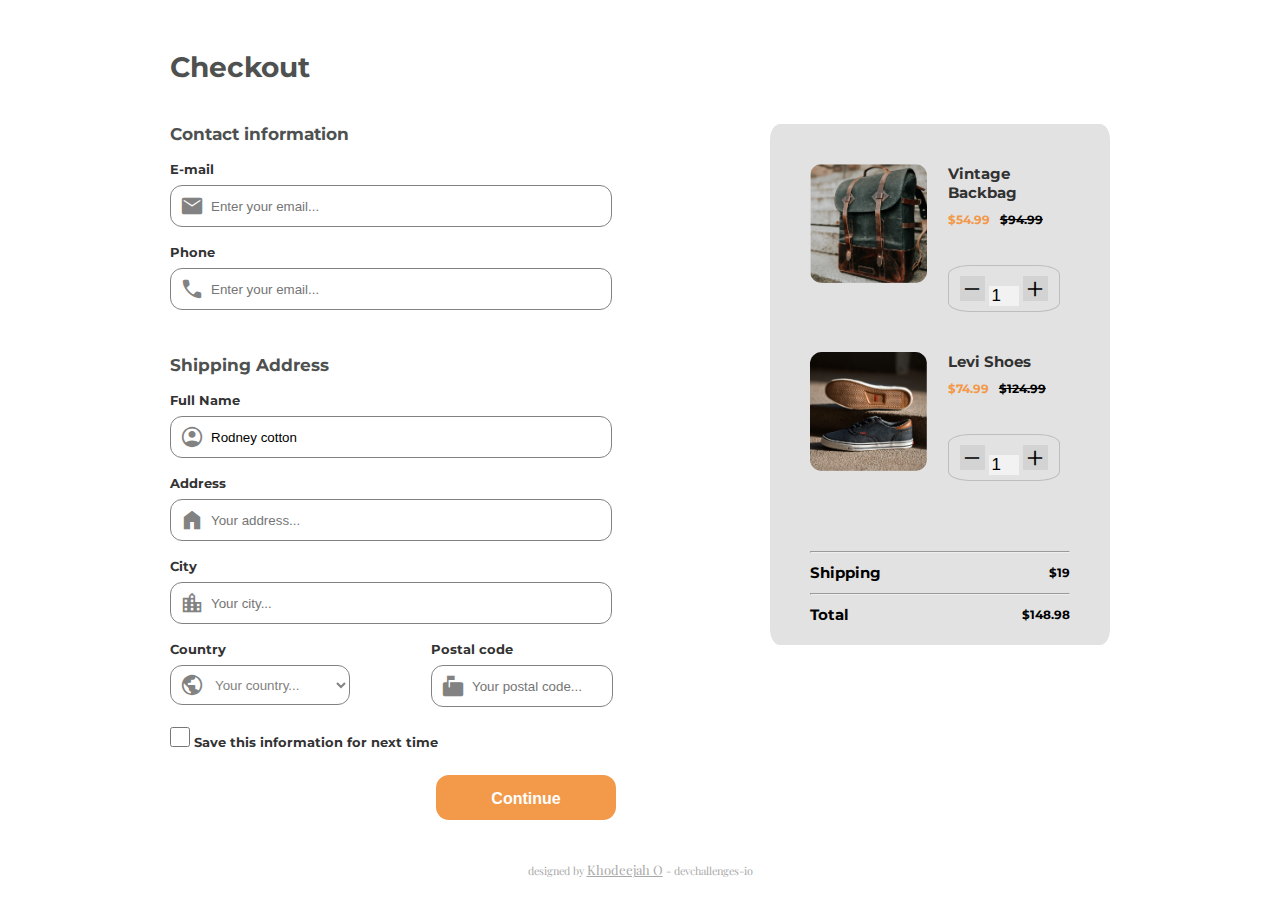
==== index.html @ 9fb23bbc "Add files via upload" ====
<!DOCTYPE html>
<html lang="en">
				<head>
							<meta charset="utf-8" />
							<meta name="viewport" content="width=device-width, initial-scale=1.0"	>		
							<link rel="icon" type="image/x_icon" href="devchallenges.png">	
							<link rel="stylesheet" href="index.css">
							<link rel="preconnect" href="https://fonts.googleapis.com">
            <link href="https://fonts.googleapis.com/css2?family=Montserrat&family=Playfair+Display&display=swap" rel="stylesheet">
            <link rel="stylesheet" href="https://fonts.googleapis.com/css2?family=Material+Symbols+Outlined:opsz,wght,FILL,GRAD@20..48,100..700,0..1,-50..200">           
							<title>Checkout-Page</title>
				</head>
				
				<body>	
							<header>
								<h1>Checkout</h1>
							</header>			
							<main>
									<section class="sections">
										<section class="goods">											
												<div class="bag">
														<img src="photo1.png" alt="bag">
														
														<div class="bag_info">
															<h3>Vintage Backbag</h3>
															<div class="about">																
															<p class="newP">$54.99</p>
															<p class="oldP"><del>$94.99</del></p>
															</div>
															<div class="quantities">																														
                       <div class="padding">
                       		 <button onclick="this.parentNode.querySelector('input[type=number]').stepDown()"> 
                         <span class="material-symbols-outlined">remove</span>
                        </button>
															<input class="quantity" min="1" name="quantity" value="1" type="number">				
														<button onclick="this.parentNode.querySelector('input[type=number]').stepUp()">
                        	<span class="material-symbols-outlined"> add</span>
                        </button>																	
                       </div>					
														</div>										
														</div>
																	 
												</div>
												
												<div class="shoes">
														<img src="photo2.png" alt="bag">
														<div class="shoes_info">
															<h3>Levi Shoes</h3>
															<div class="about">
																<p class="newP">$74.99</p>
															<p class="oldP"><del>$124.99</del></p>
															</div>
															<div class="quantities" >																														
                        <div class="padding">
                        	<button onclick="this.parentNode.querySelector('input[type=number]').stepDown()"> 
                         <span class="material-symbols-outlined">remove</span>
                        </button>
															 <input class="quantity" min="1" name="quantity" value="1" type="number">			
														<button onclick="this.parentNode.querySelector('input[type=number]').stepUp()">
                        	<span class="material-symbols-outlined"> add</span>
                        </button>	
                        </div>
                       </div>						
														</div>																					 
												</div>
												<div class="details"><hr>
													<div class="shipping">
														<h3>Shipping</h3>
														<p>$19</p>
												</div><hr>
												<div class="total">
														<h3>Total</h3>
														<p>$148.98</p>
												</div>
												</div>
											</section>
											
											<section class="form">
												<form action="thank-you.html" method="POST">
													<section class="contact-info">
														<h2>Contact information</h2>												
														<label for="email">E-mail</label>
														<div class="input">
														 <span class="material-symbols-outlined icon">mail</span>
														 <input type="email" id="email" placeholder="Enter your email..." required>
														</div>
														<label for="phone">Phone</label>
														<div class="input">
														 <span class="material-symbols-outlined icon">call</span>
														 <input type="tel" id="phone" placeholder="Enter your email..." required>
														</div>
														</section>
														
														<section class="shipping-address">
														 <h2>Shipping Address</h2>
														 <label for="fullName">Full Name</label>
														 <div class="input">
														 <span class="material-symbols-outlined icon">account_circle</span>
														 <input type="text" id="fullName" value="Rodney cotton" placeholder="Your Full Name..." required>
														</div>
														 <label for="address">Address</label>
														 <div class="input">
														 <span class="material-symbols-outlined icon">home</span>
														 <input type="text" id="address" placeholder="Your address..." required class="field">
														 </div>
														 <label for="city">City</label>
														 <div class="input">
														 <span class="material-symbols-outlined icon">location_city</span>
														 <input type="text" id="city" placeholder="Your city..." required>
														 </div>
														 
														 <div class="country-code">
														 		<div class="country">
														 			<label for="country">Country</label>
														     <div class="input">
														     <span class="material-symbols-outlined icon">public</span>
														     <select id="country" class="field" name="country" required>
														     <option value=" " selected disabled style="text-align: center; positio: absolute; display: inline-block;">Your country...</option>
														     	<option value="America">America</option>
														     	<option value="Germany">Germany</option>
														     	<option value="Brazil">Brazil</option>
														     </select>
														    </div>
														 		</div>
														 		
														 		<div class="postal-code">
														 			<label for="postal-code">Postal code</label>
														     <div class="input">
														     <span class="material-symbols-outlined icon">markunread_mailbox</span>
														     <input type="text" id="postal-code" placeholder="Your postal code..." required>
														    </div>
														 		</div>
														 </div>
														</section>
														
												
												<div class="save">
														<input type="checkbox" id="save" name="save">
														<label for="save">Save this information for next time</label>
														</div>											
														<div class="submit">
															<input type="submit" value="Continue" class="submit" form_tartget="_blank">															
													</div>		
													</form>
												</section>					
											</section>										
              </main><br><br>
					</body>
				     <footer class="rec">
				     				<small>designed by <a href="okwumi.github.io">Khodeejah O</a> - devchallenges-io</small>
				     </footer><br>
</html>
---- index.css ----
@import url('https://fonts.googleapis.com/css2?family=Montserrat:ital,wght@0,400;0,500;0,700;1,500&family=Playfair+Display:ital,wght@0,700;1,400&display=swap');



* {
	margin: 0;
	padding: 0;
}
body {
	margin: 30px 15px;
	box-sizing: border-box;
	background-color: white;
}
main {
	font-family: 'Montserrat', sans-serif;
}
header {
	margin-bottom: 40px;
}
header h1 {
	font-family: 'Montserrat', sans-serif;
	font-size: 28px;
	font-weight: 700;
	color: #4E5150;
}
.goods {
	background-color: #e2e2e2;
	align-items: center;
	justify-content: space-around;
	padding-inline: 20px;
	border-radius: 3%;
	margin-bottom: 60px;
}
.bag, .shoes {
	display: flex;
	padding: 40px 20px 40px; 
	flex-basis: 100%;
	align-items: baseline;
	justify-content: space-between;
	 
}
.shoes {
	display: flex;
	padding: 0px 20px 60px; 
	flex-basis: 100%;
	align-items: baseline;
	justify-content: space-between;
	 
}
.bag img, .shoes img {
	flex-basis: 45%;
	border-radius: 10%;
	width: 100px;
	align-self: flex-start;
	margin-right: 15px;
}
 .bag_info, .shoes_info {
	flex-basis: 47%;
	align-self: flex-start;
}
.about {
	padding-bottom: 38px;
	display: flex;
	align-items: flex-start;
}
.bag_info h3, .shoes_info h3 {
 padding-bottom: 10px;
 font-family: 'Montserrat', sans-serif;
 font-size: 15px;
color: #323232;
font-weight: 700;
}
.newP {
	margin-right: 10px;
	font-family: 'Montserrat', sans-serif;
 font-size: 12px;
 color: #F2994A;
 font-weight: 700;
}
.oldP {
	margin-right: 10px;
	font-family: 'Montserrat', sans-serif;
 font-size: 12px;
 font-weight: 700;
}
.quantities {
  border: 1px solid #bdbdbd;
  border-radius: 20%;
  height: 45px;
  width: 110px;
  align-items: center;
  text-align: center;
}
.padding {
	padding: 10px 4px 30px;
	align-items: center;
}
.quantities button {
	width: 25px;
	height: 25px;
	background-color: lightgray;
	border: none;
	font-size: 2px;
	size: 3px;
}
.material-symbols-outlined {
    font-variation-settings:
    'FILL' 1,
    'wght' 500,
    'GRAD' 0,
    'opsz' 48
  }
.quantities input {
	border: none; 
	text-align: center; 
	align-items: center;
	justify-content: center;
	font-size: 17px; 
	width: 30px;
	height: 20px;
	align-items: center;
	background-color: #f2f2f2;
}
.details {
	padding: 10px 20px 10px;
}
.shipping, .total {
	display: flex;
	flex-flow: row nowrap;
	flex-basis: 100%;	
	justify-content: space-between;
	align-items: flex-end; 
}
.shipping h3, .total h3 {
	line-height: 40px;
	align-self: flex-start;
	font-family: 'Montserrat', sans-serif;
 font-size: 15px;

}
.shipping p, .total p {
	line-height: 40px;
	align-items: flex-end;
	justify-content: flex-end;
	font-weight: 700;width: ;
	font-family: 'Montserrat', sans-serif;
  font-size: 12px;
}
.form h2 {
	padding-bottom: 15px;
 font-family: 'Montserrat', sans-serif;
 font-size: 17px;
 font-weight: 700;
color: #4E5150;
}

form {
	width: 100%;
	min-width: 90%;
}
 form {
	width: 100%;
}
#fullName text {
color: #4E5150;
}
form label {
	margin-bottom: 15px;
 font-family: 'Montserrat', sans-serif;
 font-size: 13px;
 font-weight: 700;
color: #323232;
}
form input, option {
	width: 300px;
	height: 40px;
	border: 1.2px solid #828282;
	border-radius: 12px;
	padding-left: 40px;
	text-align: left;
	margin: 5px 0px;
}
.input {
	margin: 2px 0px 10px;
}
form input:focus {
	border-radius: 12px;
	border-color: #F2994A;
  box-shadow: 0px 0px 10px 1px #bdbdbd;
	outline: none;
}
select {
	background-color: white;
	align-items: center;
	justify-content: space-between;
	display: flex;
	flex-flow: row wrap;
	color: #828282;
	text-align: center;
	width: 300px;
	height: 40px;
	border: 1.2px solid #828282;
	border-radius: 12px;
	text-align-last: left;
    padding-left: 40px;
    direction: ltr;
    margin: 5px 0px 4px;
}
form select:focus {
	border-radius: 12px;
	border-color: #F2994A;
  box-shadow: 0px 0px 10px 1px #bdbdbd;
	outline: none;
}
form .input option {
	text-align: center;
	padding-left: 50px;
	position: absolute;
}
form .input {
	align-items: center;
	justify-content: space between;
	display: flex;
	flex-flow: row wrap;
}
form .input span, .form select span {
	position: absolute;
	margin-left: 10px;
	flex-basis: 20%;
	color: #828282;
}
.country-code {
	display: flex;
	flex-flow: row nowrap;
	flex-basis: 100%;
	align-items: center;
	justify-content: space-between;
}
.country {
	flex-basis: 45%;
	width: 150px;
	align-self: flex-start;
}

.postal-code input {
	flex-basis: 45%;
	width: 110px;
	align-self: flex-end;
}
.shipping-address {
	margin-top: 40px;			
}
.save {
	margin-bottom: 18px;
 font-family: 'Montserrat', sans-serif;
 font-size: 13px;
 font-weight: 500;
}
.save input {
	width: 20px;
	height: 20px;
}
.submit {
	display: flex;
	justify-content: center;
	align-items: flex-end;
	flex-flow: row nowrap;
	flex-basis: 100%;
}
.submit input {
	flex-basis: 30%;
	align-self: flex-end;
	background-color: #F2994A;
  color:white;
  font-size: 16px;
  padding: 15px 40px;
  border-radius: 13px;
  border: none;
  text-align: center;
  height: 45px;
  font-weight: 700;
}
.rec, a {										 
	text-align: center;
	color: darkgray;
	font-family: 'Playfair Display', serif;
	font-size: 13px;							 
}		

@media only screen and (min-width: 700px) {
body {
	max-width: 1000px;
	margin: auto; 
	margin-inline: auto;
	}
header {
margin: 50px 0px 40px 30px ;
}
.sections {
	display: flex;
	justify-content: center;
	align-items: center;
	flex-flow: row-reverse nowrap;
	flex-basis: 100%;
}
.goods {
	flex-basis: 30%;
	align-self: center;
	justyfy-self: center;
margin: 0px 0px 180px 0px;
}
.form {
	flex-basis: 60%;
	align-self: center;
	justyfy-self: center;
}
.country-code {
flex-basis: 25%
width: 100px;
}
.country {
	flex-basis: 30%;
	width: 140px;
	align-items: flex-start;
	justify-content: flex-start;
}
.postal-code {
	padding-right: 157px;
}
.postal-code input {
	
flex-basis: 30%;
	width: 140px;
	align-self: flex-start;
	justify-content: flex-start;
}
form input, option {
	width: 400px;
	height: 40px;
	border: 1.2px solid #828282;
	border-radius: 12px;
	padding-left: 40px;
	text-align: left;
	margin: 5px 0px;
}
select {
	width: 400px;
	height: 40px;
	border: 1.2px solid #828282;
	border-radius: 12px;
	text-align-last: left;
    padding-left: 40px;
    direction: ltr;
    margin: 5px 0px 4px;
}
.submit {
	justify-content: center;	
}
.submit input {
margin-left: 112px;
}
}
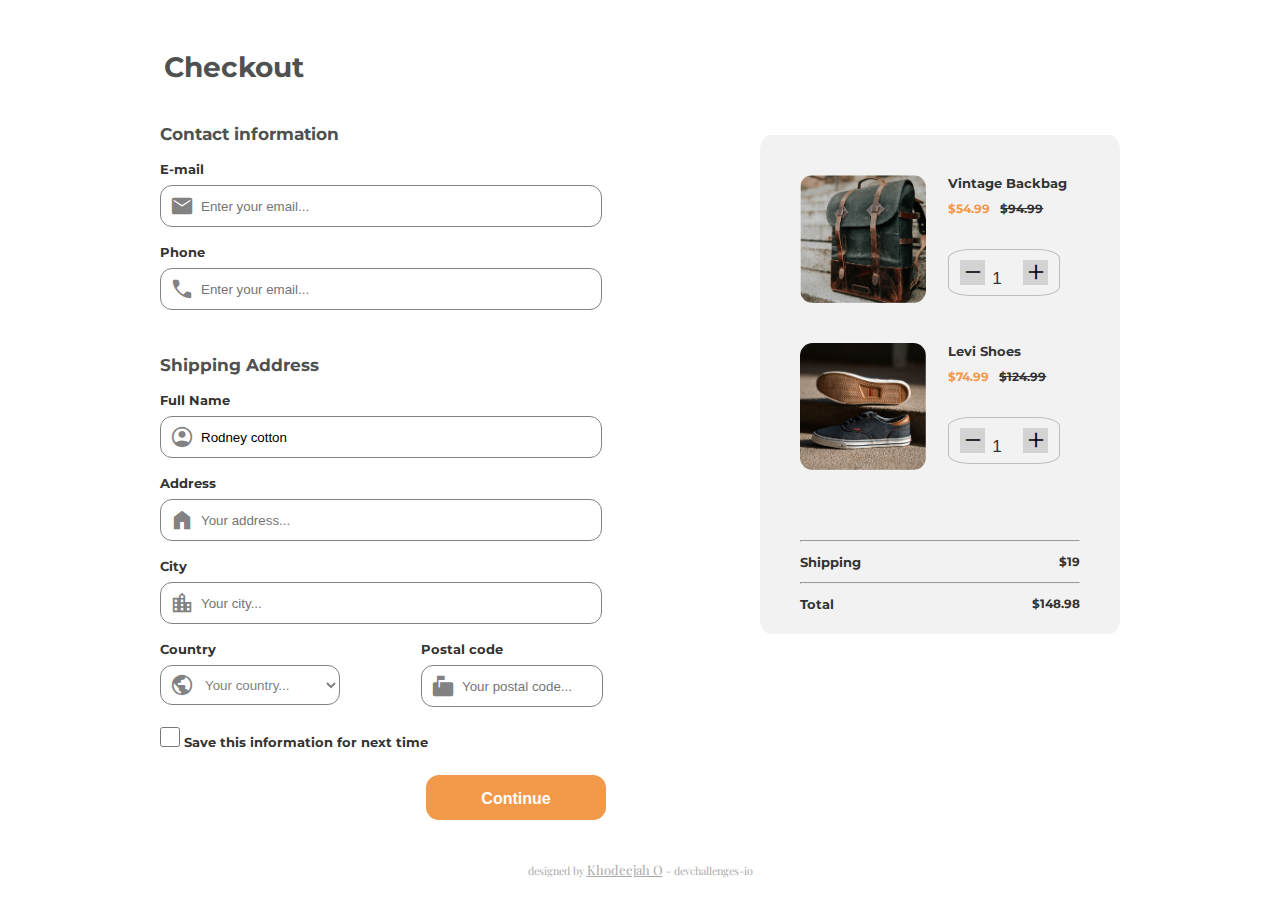
==== commit b15a12ca: "Update index.html" ====
--- a/index.html
+++ b/index.html
@@ -76,7 +76,7 @@
 											</section>
 											
 											<section class="form">
-												<form action="thank-you.html" method="POST">
+												<form action="index2.html" method="POST">
 													<section class="contact-info">
 														<h2>Contact information</h2>												
 														<label for="email">E-mail</label>
--- a/index.css
+++ b/index.css
@@ -24,7 +24,7 @@
 	color: #4E5150;
 }
 .goods {
-	background-color: #e2e2e2;
+	background-color: #f2f2f2;
 	align-items: center;
 	justify-content: space-around;
 	padding-inline: 20px;
@@ -82,6 +82,7 @@
 	font-family: 'Montserrat', sans-serif;
  font-size: 12px;
  font-weight: 700;
+color: #323232;
 }
 .quantities {
   border: 1px solid #bdbdbd;
@@ -117,12 +118,14 @@
 	justify-content: center;
 	font-size: 17px; 
 	width: 30px;
+	color: #323232;
 	height: 20px;
 	align-items: center;
 	background-color: #f2f2f2;
 }
 .details {
 	padding: 10px 20px 10px;
+	color: #323232;
 }
 .shipping, .total {
 	display: flex;
@@ -135,6 +138,7 @@
 	line-height: 40px;
 	align-self: flex-start;
 	font-family: 'Montserrat', sans-serif;
+	color: #323232;
  font-size: 15px;
 
 }
@@ -161,9 +165,6 @@
  form {
 	width: 100%;
 }
-#fullName text {
-color: #4E5150;
-}
 form label {
 	margin-bottom: 15px;
  font-family: 'Montserrat', sans-serif;
@@ -262,14 +263,14 @@
 }
 .submit {
 	display: flex;
-	justify-content: center;
-	align-items: flex-end;
+	justify-content: flex-end;
+	align-items: center;
 	flex-flow: row nowrap;
 	flex-basis: 100%;
 }
 .submit input {
 	flex-basis: 30%;
-	align-self: flex-end;
+	align-self: center;
 	background-color: #F2994A;
   color:white;
   font-size: 16px;
@@ -294,7 +295,7 @@
 	margin-inline: auto;
 	}
 header {
-margin: 50px 0px 40px 30px ;
+margin: 50px 0px 40px 24px ;
 }
 .sections {
 	display: flex;
@@ -303,8 +304,23 @@
 	flex-flow: row-reverse nowrap;
 	flex-basis: 100%;
 }
+.about {
+	padding-bottom: 33px;
+}
+.shipping h3, .total h3 {
+	
+	color: #323232;
+ font-size: 13px;
+
+}
+.shipping p, .total p {
+	color: #323232;
+}
+	.bag_info h3, .shoes_info h3 {
+ font-size: 13px;
+}
 .goods {
-	flex-basis: 30%;
+	flex-basis: 32%;
 	align-self: center;
 	justyfy-self: center;
 margin: 0px 0px 180px 0px;
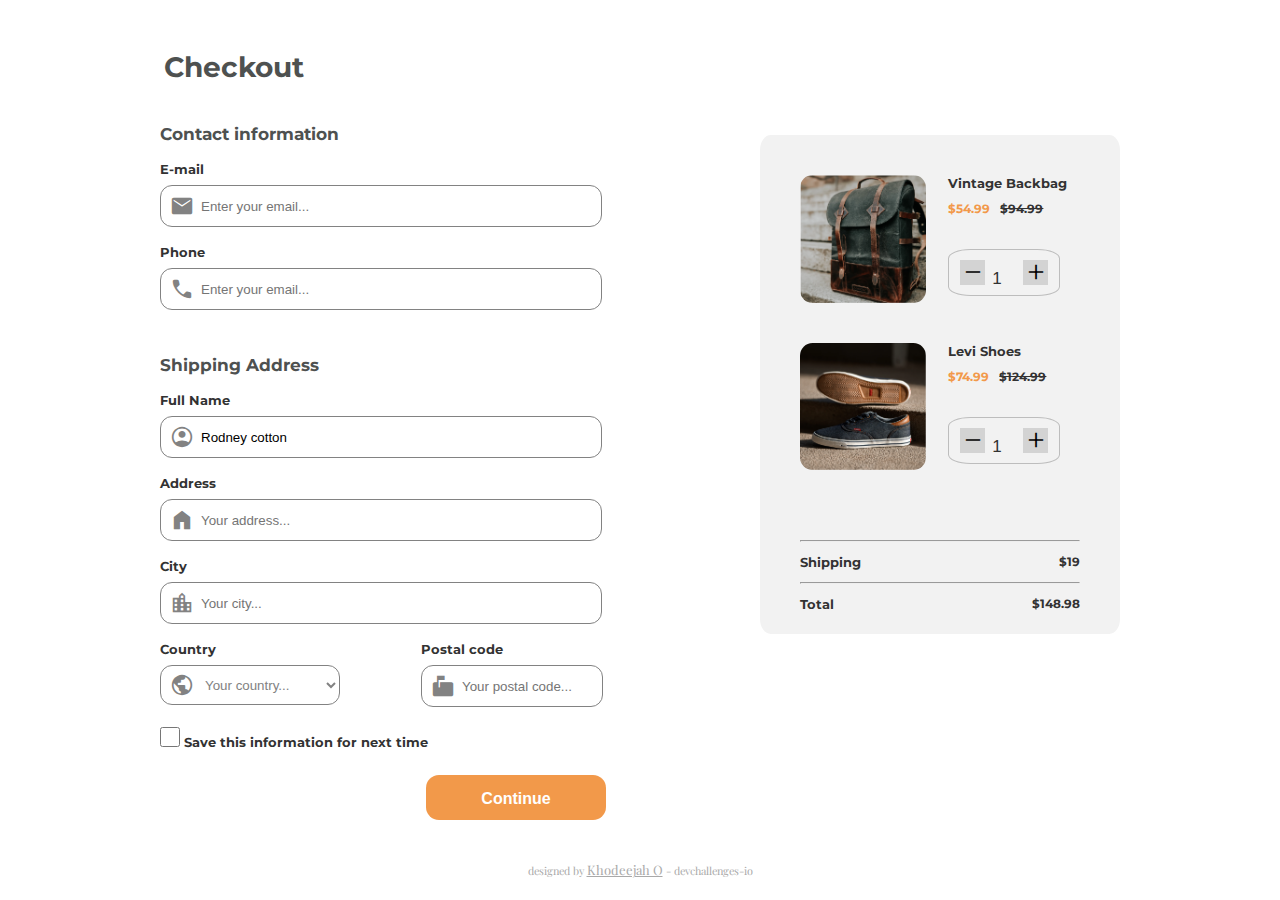
==== commit 147cd606: "Update index.html" ====
--- a/index.html
+++ b/index.html
@@ -76,7 +76,7 @@
 											</section>
 											
 											<section class="form">
-												<form action="index2.html" method="POST">
+												<form action="https://khodeejah-thank-you-page-61.netlify.app/" method="POST">
 													<section class="contact-info">
 														<h2>Contact information</h2>												
 														<label for="email">E-mail</label>
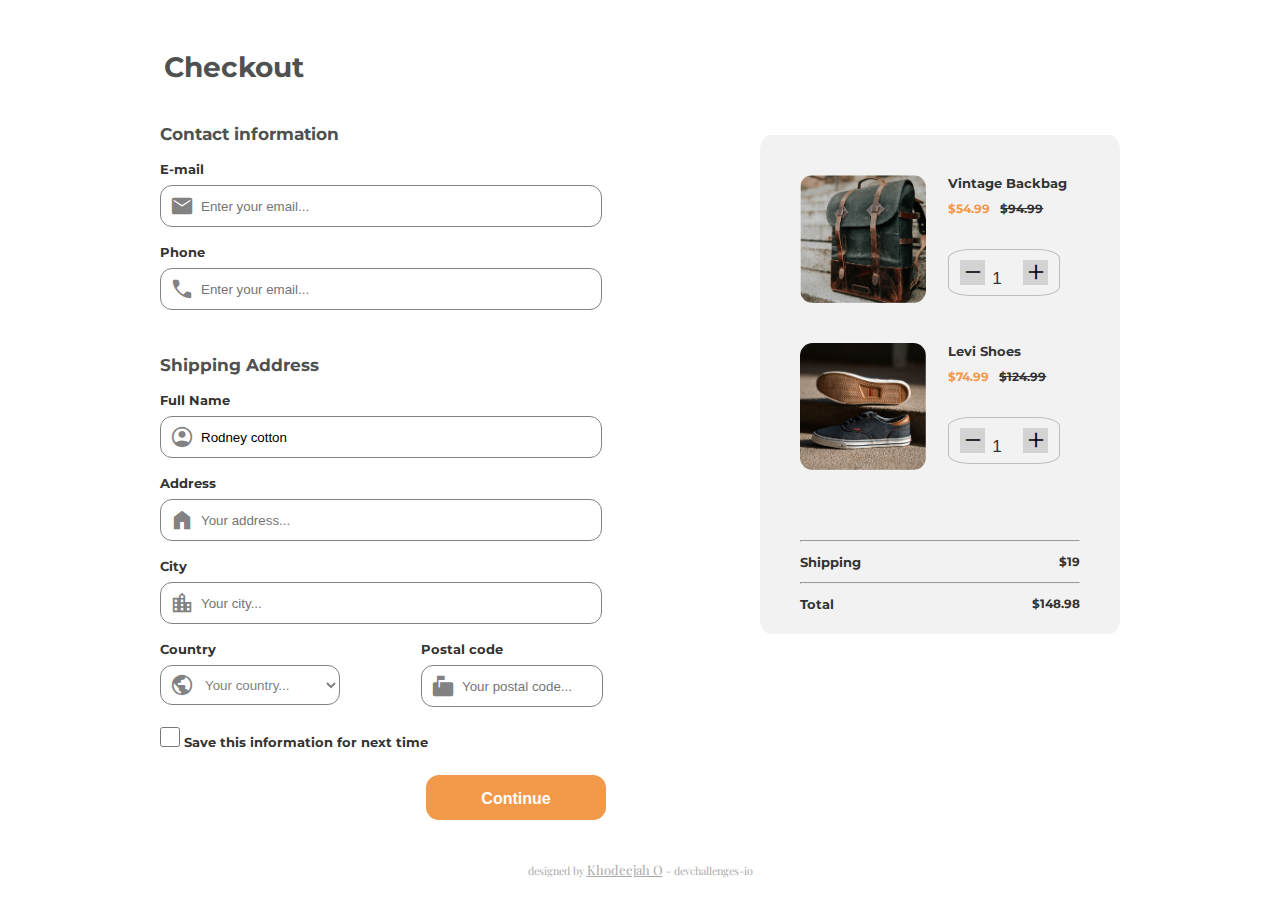
==== commit 98ef51a9: "Update index.html" ====
--- a/index.html
+++ b/index.html
@@ -76,7 +76,7 @@
 											</section>
 											
 											<section class="form">
-												<form action="https://khodeejah-thank-you-page-61.netlify.app/" method="POST">
+												<form action="https://khodeejah-thank-you-page-61.netlify.app/" method="GET">
 													<section class="contact-info">
 														<h2>Contact information</h2>												
 														<label for="email">E-mail</label>
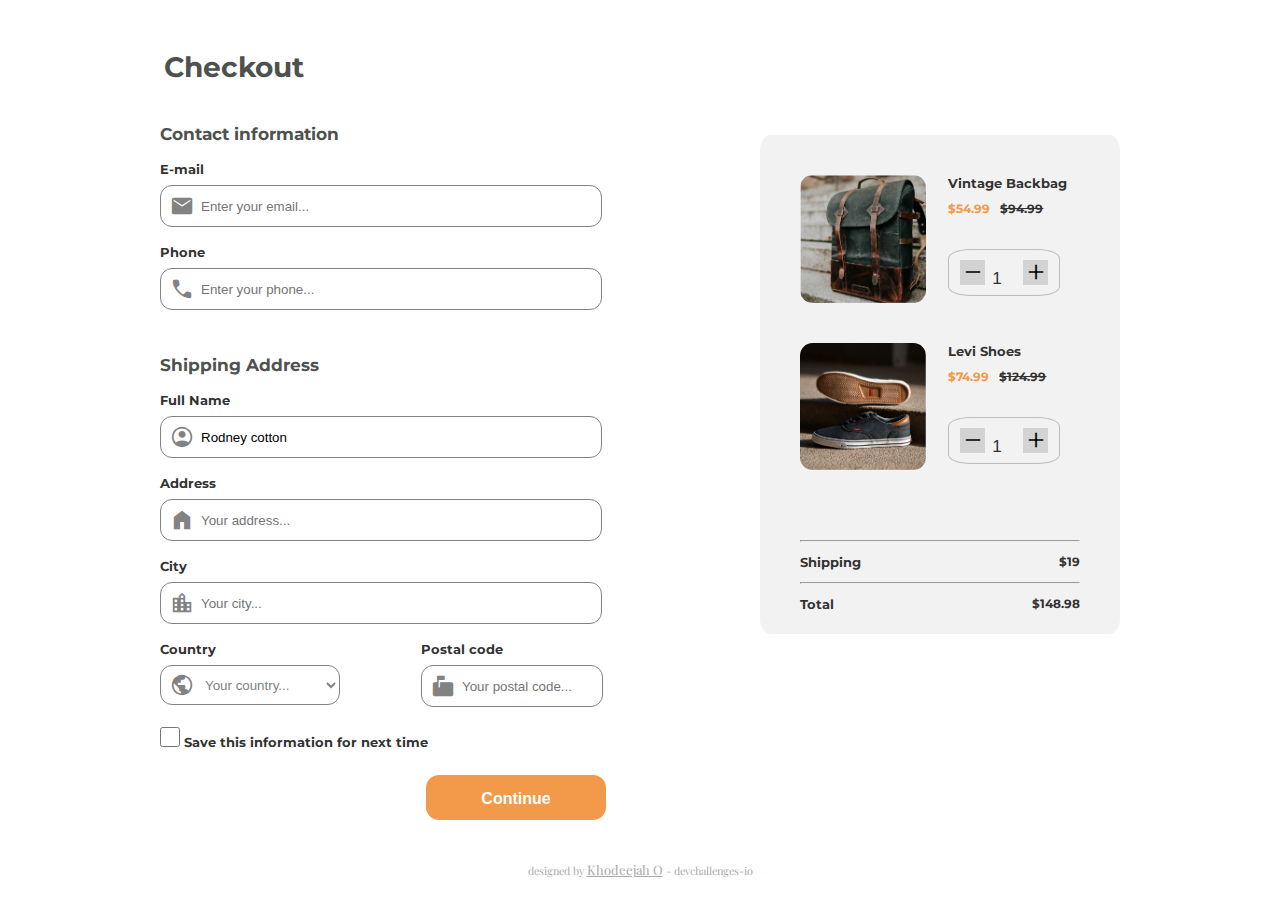
==== commit 2a571ca8: "Update index.html" ====
--- a/index.html
+++ b/index.html
@@ -76,7 +76,7 @@
 											</section>
 											
 											<section class="form">
-												<form action="https://khodeejah-thank-you-page-61.netlify.app/" method="GET">
+												<form action="https://khodeejah-checkout-page-73.netlify.app/">
 													<section class="contact-info">
 														<h2>Contact information</h2>												
 														<label for="email">E-mail</label>
@@ -87,7 +87,7 @@
 														<label for="phone">Phone</label>
 														<div class="input">
 														 <span class="material-symbols-outlined icon">call</span>
-														 <input type="tel" id="phone" placeholder="Enter your email..." required>
+														 <input type="tel" id="phone" placeholder="Enter your phone..." required>
 														</div>
 														</section>
 														
